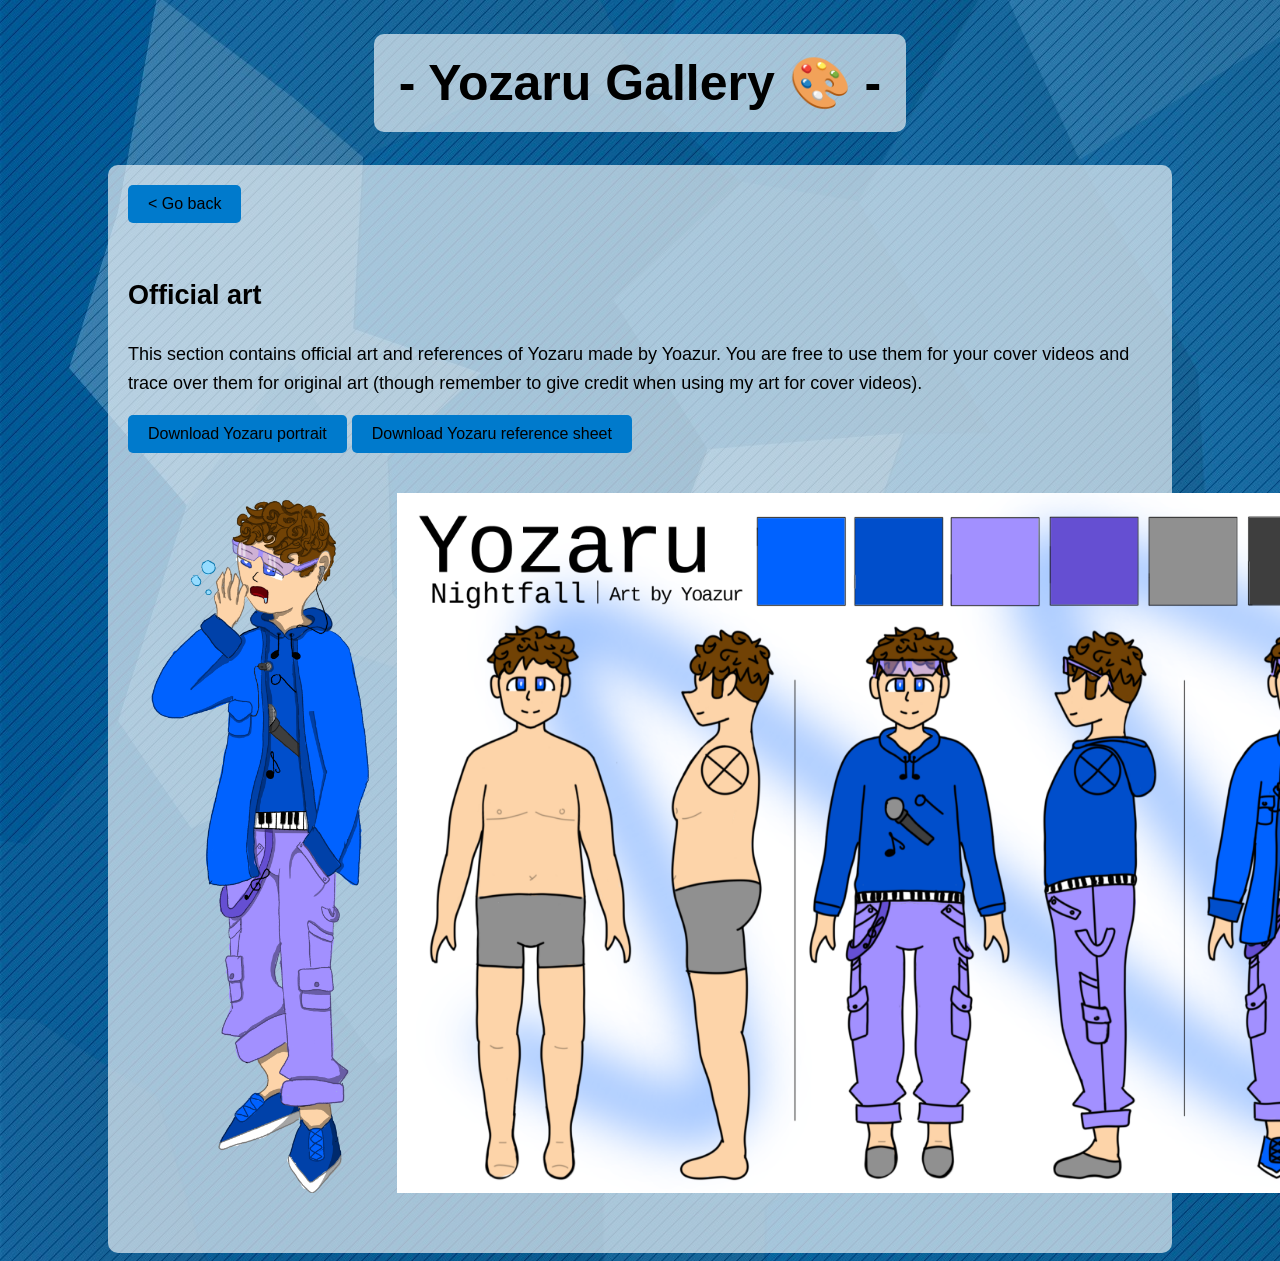
==== gallery.html @ 6562c736 "add gallery" ====
<!DOCTYPE html>
<html lang="en">

<head>
    <meta charset="UTF-8">
    <meta name="viewport" content="width=device-width, initial-scale=1.0">
    <title>Yozaru - Gallery</title>
    <link rel="stylesheet" href="styles.css">
</head>

<body>
    <div class="title">
        <h1>- Yozaru Gallery 🎨 - </h1>
    </div>
    <div class="presentation-text">
        <a href="index.html"><button>< Go back</button></a><br><br>
        <h2>Official art</h2>
        <p>This section contains official art and references of Yozaru made by Yoazur. You are free to use them for your
            cover videos and trace over them for original art (though remember to give credit when using my art for cover videos).</p>
            <a href="Yozaru design V3.png" download="Yozaru portrait.png"><button>Download Yozaru portrait</button></a>
            <a href="Yozaru reference sheet.png" download="Yozaru reference sheet.png"><button>Download Yozaru reference sheet</button></a>
        <div class="content-gallery">
            <img src="Yozaru design V3.png" alt="Yozaru full body design" class="image-gallery">
            <img src="Yozaru reference sheet.png" alt="Yozaru reference sheet" class="image-gallery">
        </div>
    </div>
</body>
---- styles.css ----
@media only screen and (min-width: 1200px) {
body
{
    font-family: Arial, sans-serif;
    background-color: #00b7ff;
    background-image: url('background08.jpg');
    padding-left: 100px;
    padding-right: 100px;
}

.title
{
    text-align: center;
    background-color: #ffffffa1;
    width: 50%;
    margin: 0 auto;
    border-radius: 10px;
}

h1
{
    color: #000000;
    padding: 20px;
    font-size: 50px;
}

.content
{
    margin: 20px auto;
    padding: 20px;
    border-radius: 10px;
    display: flex;
    flex-direction: row;
    gap: 20px;
    
}

.content-gallery
{
    margin: 20px auto;
    padding: 20px;
    border-radius: 10px;
    display: flex;
    gap: 20px;
}

.presentation-text
{
    font-size: 18px;
    line-height: 1.6;
    align-self: flex-start;
    background-color: #ffffffa1;
    padding: 20px;
    border-radius: 10px;
    height: auto;
}
.image-gallery
{
    max-width: auto;
    max-height: 700px;
    display: block;
    margin: 0 auto;
}

.portrait
{
    max-width: 1000px;
    height: auto;
    background-color: #ffffffa1;
    padding: 20px;
    border-radius: 10px;
}

.portrait-image
{
    max-width: 400px;
    height: auto;
    display: block;
    margin: 0 auto;
}

.voicebanks
{
    background-color: #ffffffa1;
    padding: 20px;
    border-radius: 10px;
    height: auto;
    font-size: 18px;
    line-height: 1.6;
}

.left
{
    display: flex;
    flex-direction: column;
    gap: 20px;
}

button
{
    background-color: #007acc;
    color: #000000;
    padding: 10px 20px;
    border: none;
    border-radius: 5px;
    cursor: pointer;
    font-size: 16px;
}

.JP
{
    background-color: #00aeffb0;
    padding: 20px;
    border-radius: 20px;
    color: #000000;
    display: flex;
    gap: 60px;
}

.FR
{
    background-color: #008cffb0;
    padding: 20px;
    border-radius: 20px;
    color: #000000;
    display: flex;
    gap: 60px;
}

.EN
{
    background-color: #006effb0;
    padding: 20px;
    border-radius: 20px;
    color: #000000;
}

iframe
{
    border-radius: 20px;
    height: auto;
    width: auto;
}

}















@media only screen and (max-width: 1200px) {
body
{
    font-family: Arial, sans-serif;
    background-color: #00b7ff;
    background-image: url('background08.jpg');
    padding-left: 5px;
    padding-right: 5px;
}

.title
{
    text-align: center;
    background-color: #ffffffa1;
    width: 100%;
    margin: 0 auto;
    border-radius: 10px;
    font-size: 24px;
}

h1
{
    color: #000000;
    padding: 20px;
    font-size: 50px;
}

.content
{
    margin: 20px auto;
    padding: 0px;
    border-radius: 10px;
    display: flex;
    flex-direction: column;
    gap: 20px;
    
}

.presentation-text
{
    font-size: 18px;
    line-height: 1.6;
    align-self: flex-start;
    background-color: #ffffffa1;
    padding: 20px;
    border-radius: 10px;
    height: auto;
}

.portrait
{
    max-width: 1000px;
    height: auto;
    background-color: #ffffffa1;
    padding: 20px;
    border-radius: 10px;
}

.portrait-image
{
    max-width: 400px;
    height: auto;
    display: block;
    margin: 0 auto;
}

.voicebanks
{
    background-color: #ffffffa1;
    padding: 20px;
    border-radius: 10px;
    height: auto;
    font-size: 18px;
    line-height: 1.6;
}

.left
{
    display: flex;
    flex-direction: column;
    gap: 20px;
}

button
{
    background-color: #007acc;
    color: #000000;
    padding: 10px 20px;
    border: none;
    border-radius: 5px;
    cursor: pointer;
    font-size: 16px;
}

.JP
{
    background-color: #00aeffb0;
    padding: 20px;
    border-radius: 20px;
    color: #000000;
}

.JP iframe {
    max-width: 720px;
    width: 100%;
}

.FR
{
    background-color: #008cffb0;
    padding: 20px;
    border-radius: 20px;
    color: #000000;
}

.FR iframe {
    max-width: 720px;
    width: 100%;
}

.EN
{
    background-color: #006effb0;
    padding: 20px;
    border-radius: 20px;
    color: #000000;
}

iframe
{
    border-radius: 20px;
    height: auto;
    width: auto;
}

.portrait-image
{
    max-width: 100%;
    height: auto;
    display: block;
    margin: 0 auto;
}

}
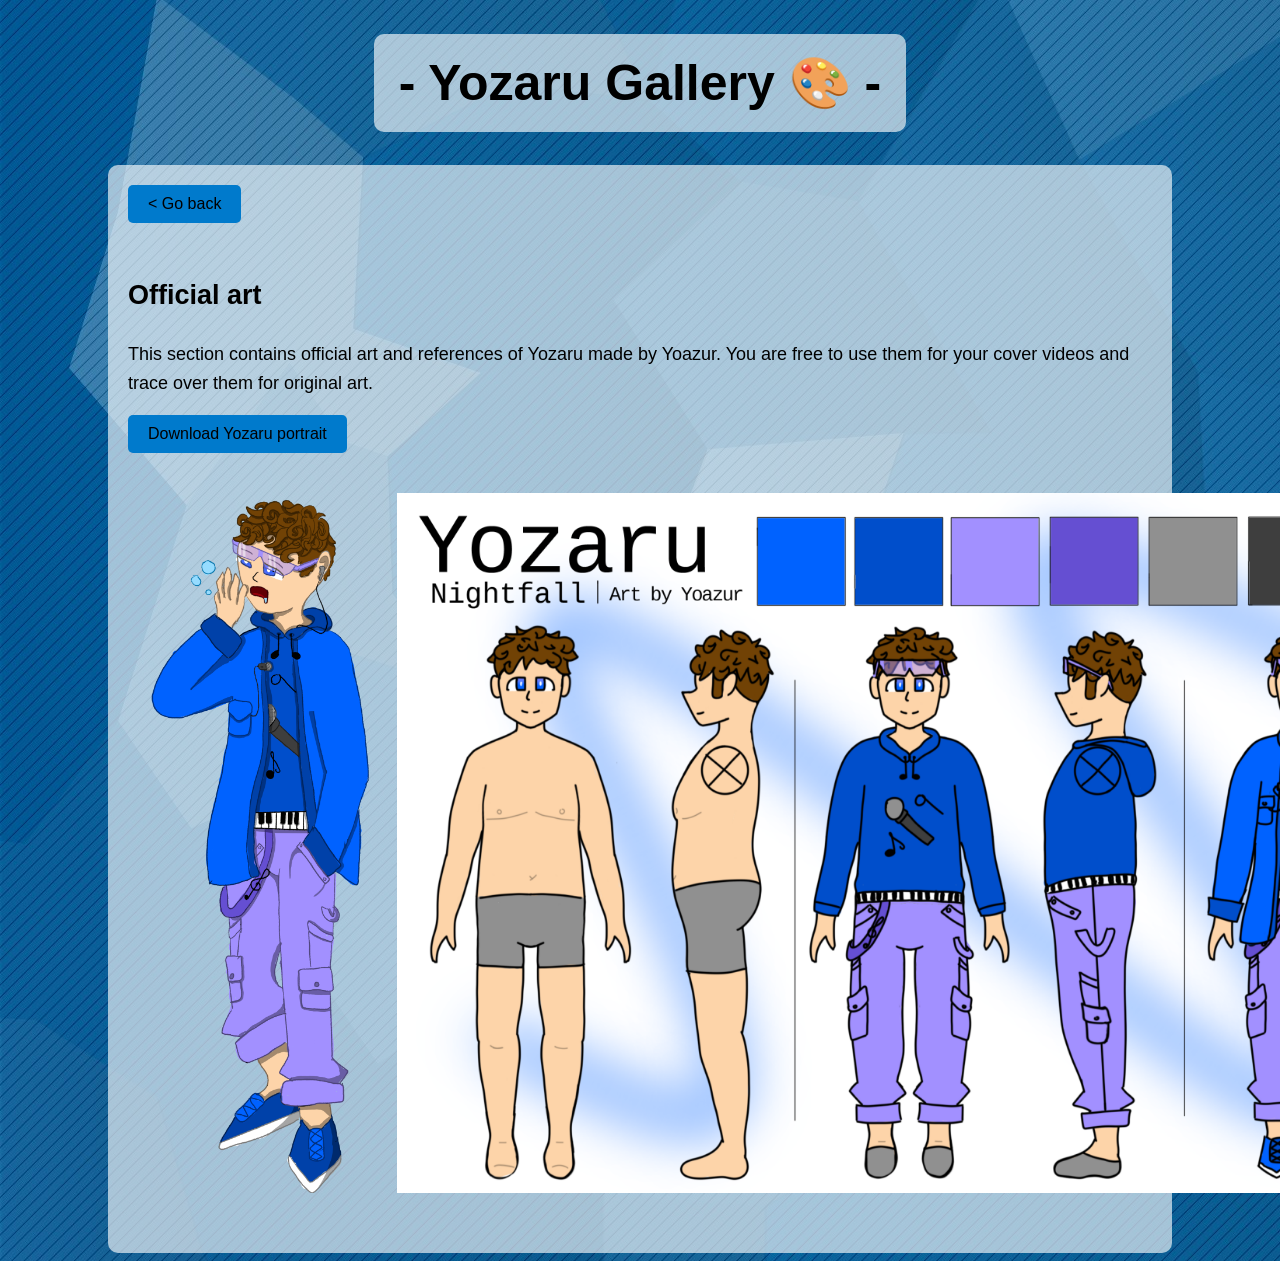
==== commit 98a5321f: "add gallery" ====
--- a/gallery.html
+++ b/gallery.html
@@ -16,9 +16,8 @@
         <a href="index.html"><button>< Go back</button></a><br><br>
         <h2>Official art</h2>
         <p>This section contains official art and references of Yozaru made by Yoazur. You are free to use them for your
-            cover videos and trace over them for original art (though remember to give credit when using my art for cover videos).</p>
+            cover videos and trace over them for original art.</p>
             <a href="Yozaru design V3.png" download="Yozaru portrait.png"><button>Download Yozaru portrait</button></a>
-            <a href="Yozaru reference sheet.png" download="Yozaru reference sheet.png"><button>Download Yozaru reference sheet</button></a>
         <div class="content-gallery">
             <img src="Yozaru design V3.png" alt="Yozaru full body design" class="image-gallery">
             <img src="Yozaru reference sheet.png" alt="Yozaru reference sheet" class="image-gallery">
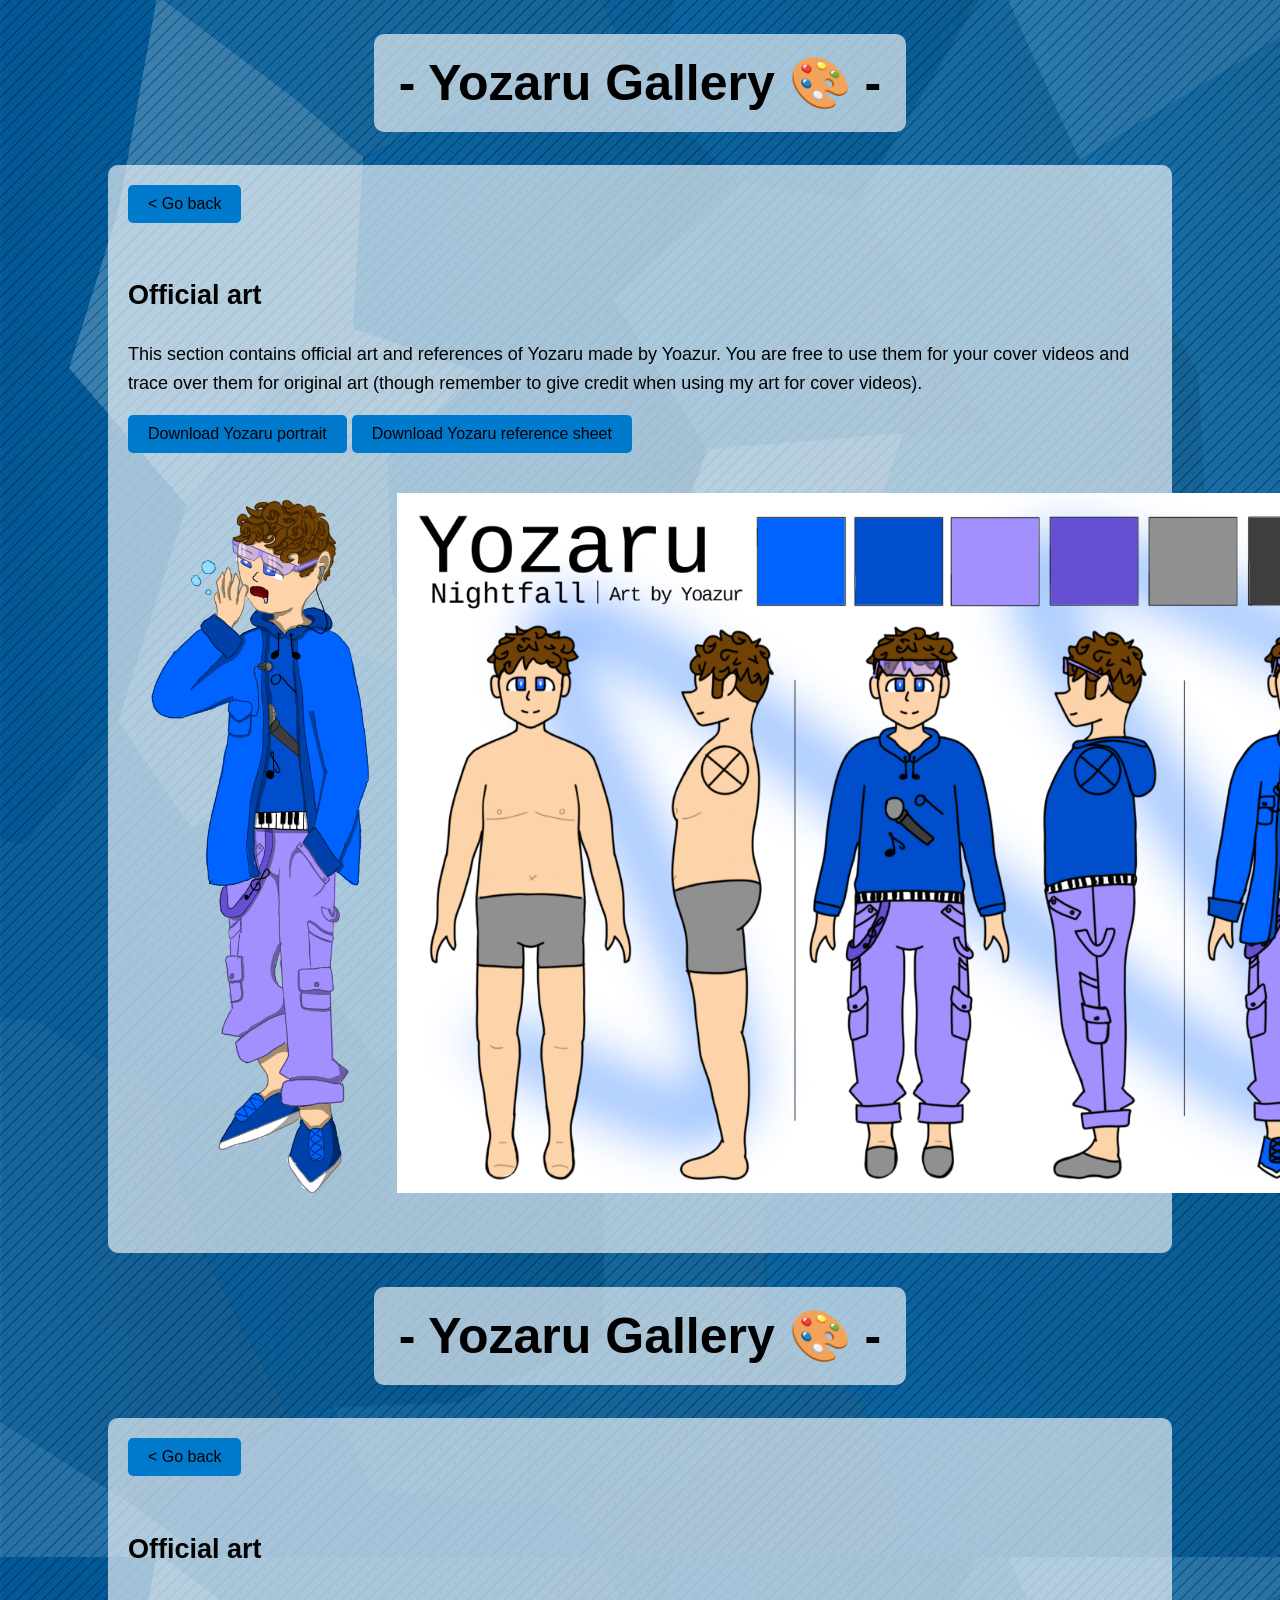
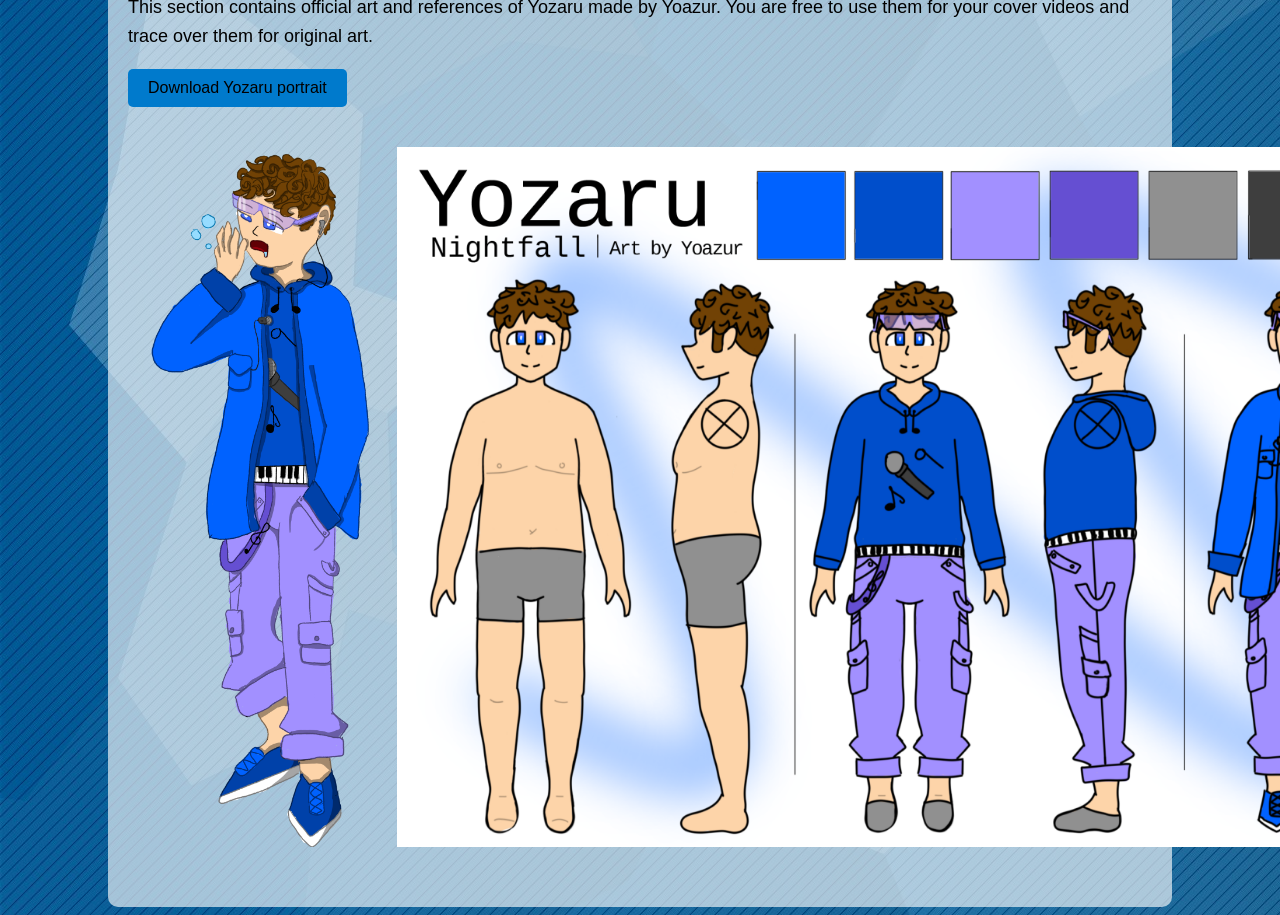
==== commit c8d020e3: "Merge branch 'main' of https://github.com/Yo295/Yozaru-Voicebank-Website" ====
--- a/gallery.html
+++ b/gallery.html
@@ -1,4 +1,30 @@
 <!DOCTYPE html>
+<html lang="en">
+
+<head>
+    <meta charset="UTF-8">
+    <meta name="viewport" content="width=device-width, initial-scale=1.0">
+    <title>Yozaru - Gallery</title>
+    <link rel="stylesheet" href="styles.css">
+</head>
+
+<body>
+    <div class="title">
+        <h1>- Yozaru Gallery 🎨 - </h1>
+    </div>
+    <div class="presentation-text">
+        <a href="index.html"><button>< Go back</button></a><br><br>
+        <h2>Official art</h2>
+        <p>This section contains official art and references of Yozaru made by Yoazur. You are free to use them for your
+            cover videos and trace over them for original art (though remember to give credit when using my art for cover videos).</p>
+            <a href="Yozaru design V3.png" download="Yozaru portrait.png"><button>Download Yozaru portrait</button></a>
+            <a href="Yozaru reference sheet.png" download="Yozaru reference sheet.png"><button>Download Yozaru reference sheet</button></a>
+        <div class="content-gallery">
+            <img src="Yozaru design V3.png" alt="Yozaru full body design" class="image-gallery">
+            <img src="Yozaru reference sheet.png" alt="Yozaru reference sheet" class="image-gallery">
+        </div>
+    </div>
+</body><!DOCTYPE html>
 <html lang="en">
 
 <head>
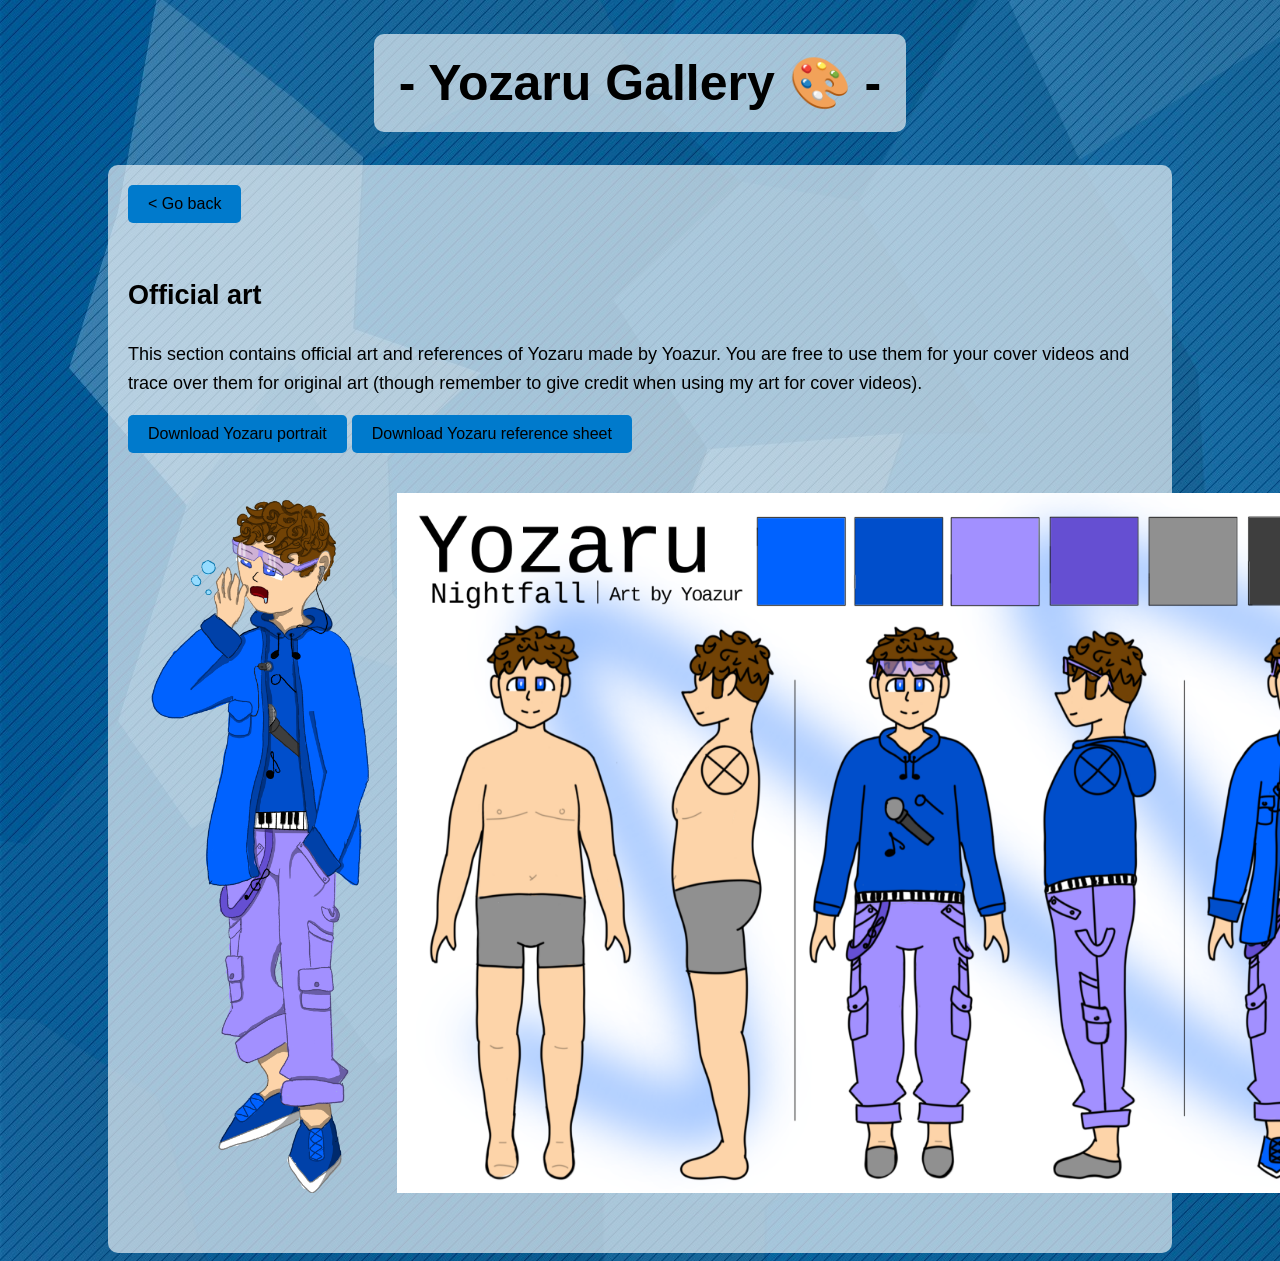
==== commit 862f9597: "jh'k" ====
--- a/gallery.html
+++ b/gallery.html
@@ -24,29 +24,4 @@
             <img src="Yozaru reference sheet.png" alt="Yozaru reference sheet" class="image-gallery">
         </div>
     </div>
-</body><!DOCTYPE html>
-<html lang="en">
-
-<head>
-    <meta charset="UTF-8">
-    <meta name="viewport" content="width=device-width, initial-scale=1.0">
-    <title>Yozaru - Gallery</title>
-    <link rel="stylesheet" href="styles.css">
-</head>
-
-<body>
-    <div class="title">
-        <h1>- Yozaru Gallery 🎨 - </h1>
-    </div>
-    <div class="presentation-text">
-        <a href="index.html"><button>< Go back</button></a><br><br>
-        <h2>Official art</h2>
-        <p>This section contains official art and references of Yozaru made by Yoazur. You are free to use them for your
-            cover videos and trace over them for original art.</p>
-            <a href="Yozaru design V3.png" download="Yozaru portrait.png"><button>Download Yozaru portrait</button></a>
-        <div class="content-gallery">
-            <img src="Yozaru design V3.png" alt="Yozaru full body design" class="image-gallery">
-            <img src="Yozaru reference sheet.png" alt="Yozaru reference sheet" class="image-gallery">
-        </div>
-    </div>
 </body>
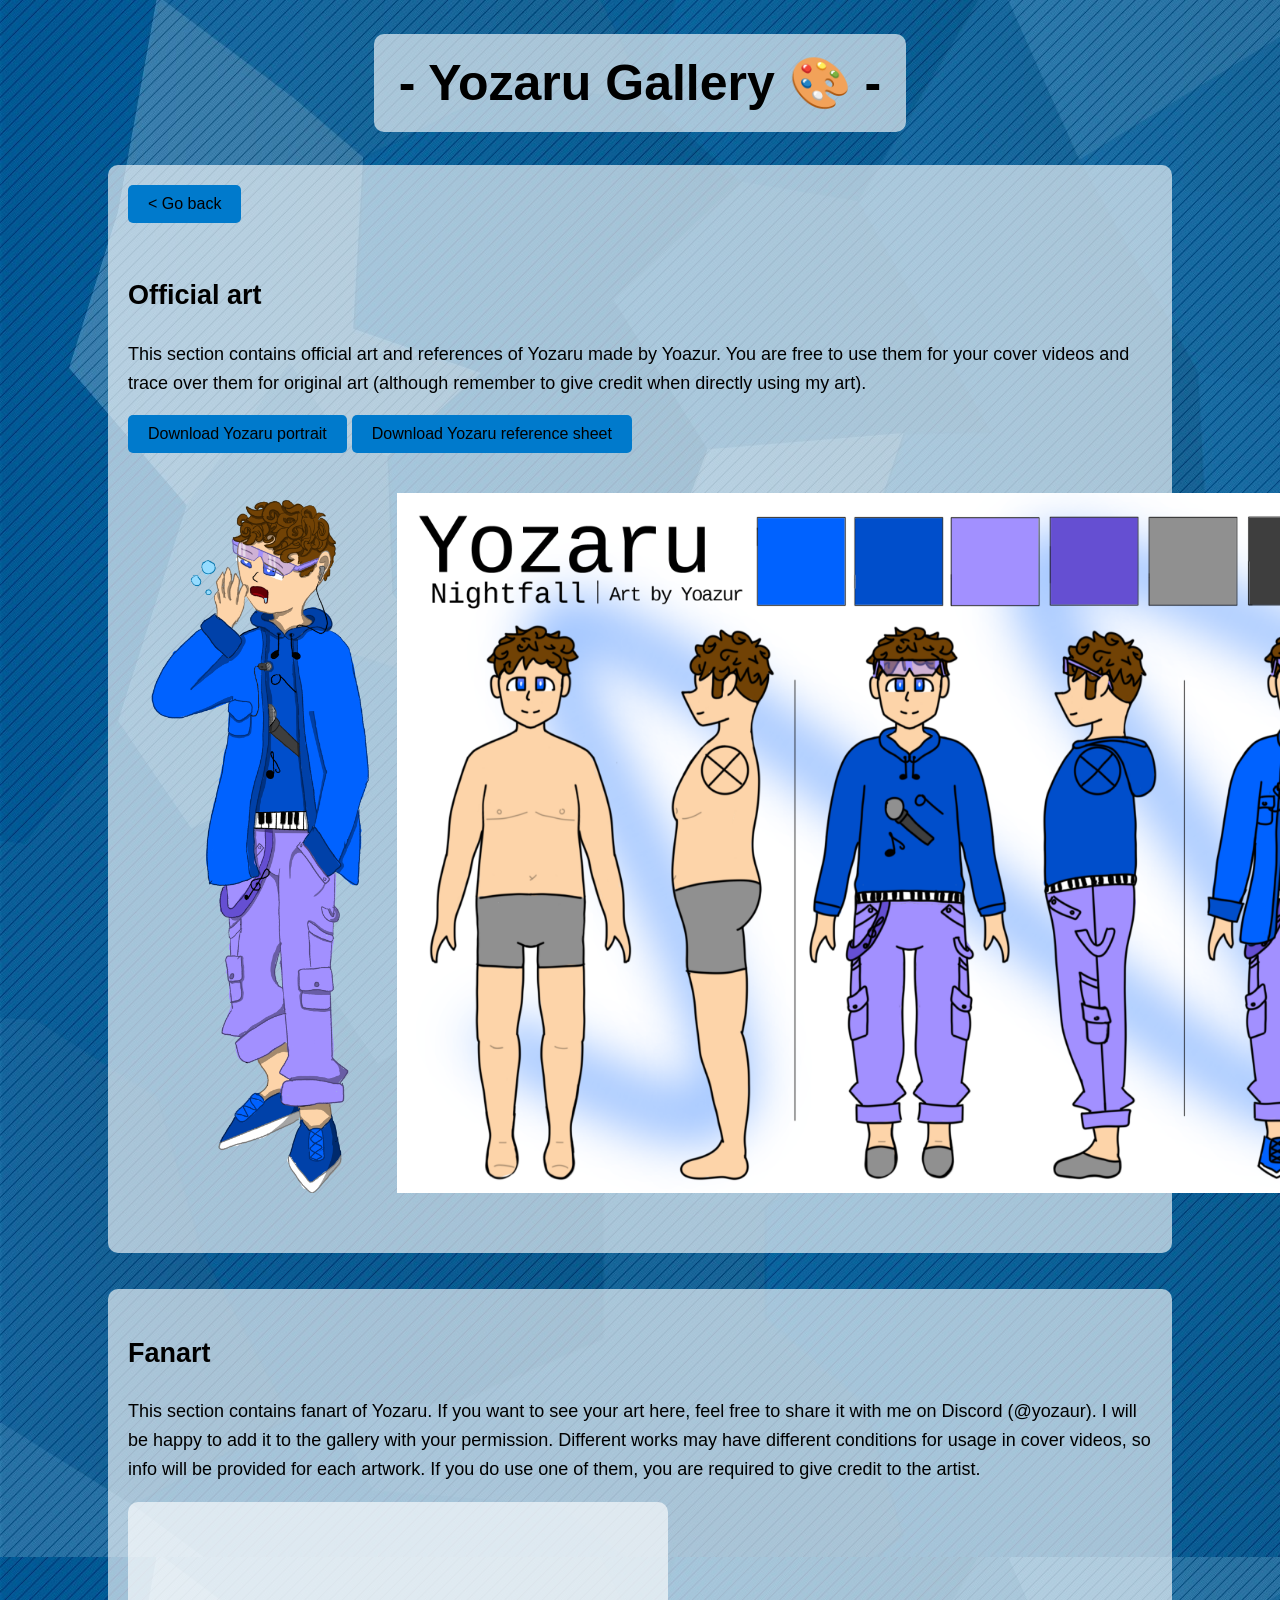
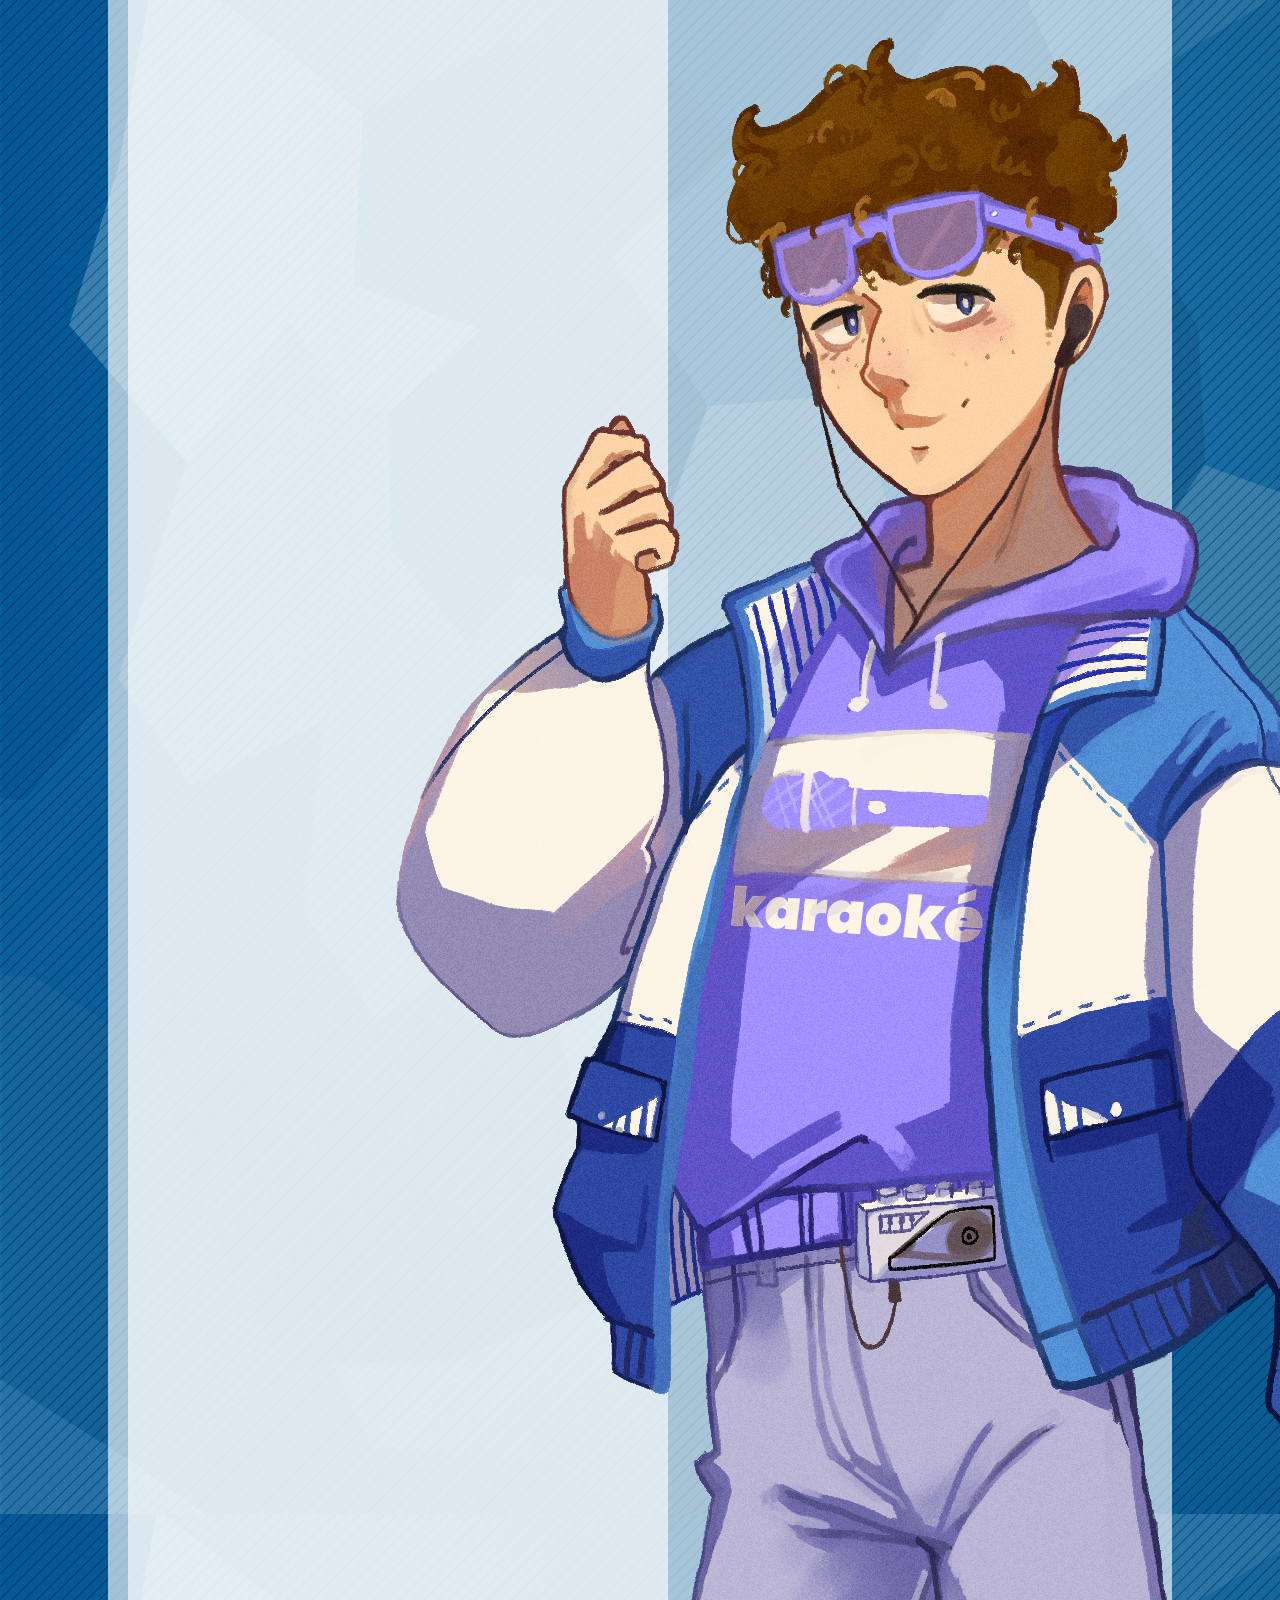
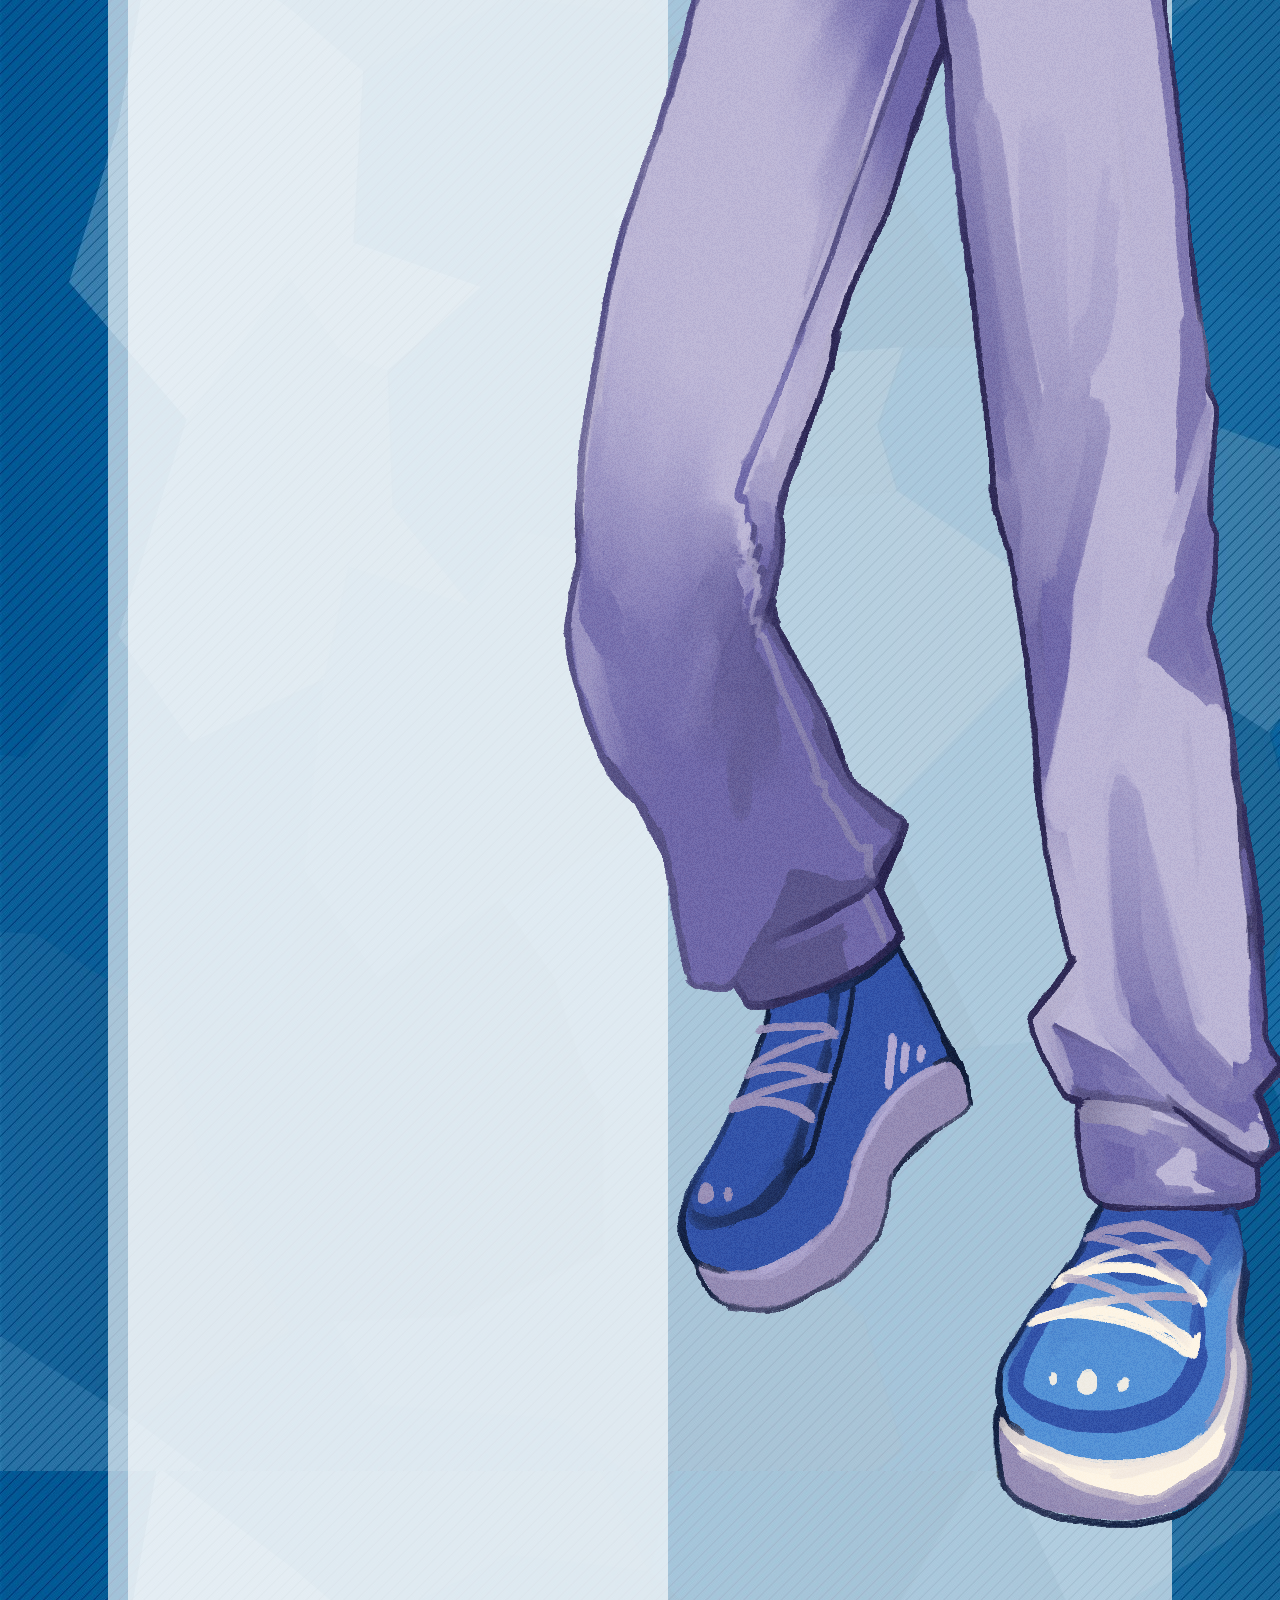
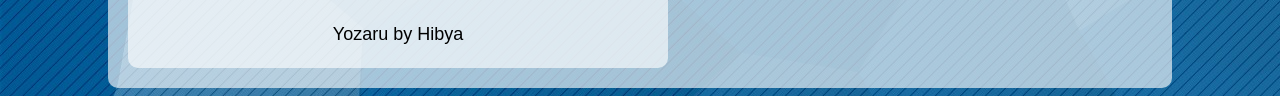
==== commit f52bf792: "fanrt" ====
--- a/gallery.html
+++ b/gallery.html
@@ -13,15 +13,30 @@
         <h1>- Yozaru Gallery 🎨 - </h1>
     </div>
     <div class="presentation-text">
-        <a href="index.html"><button>< Go back</button></a><br><br>
+        <a href="index.html"><button>
+                < Go back</button></a><br><br>
         <h2>Official art</h2>
         <p>This section contains official art and references of Yozaru made by Yoazur. You are free to use them for your
-            cover videos and trace over them for original art (though remember to give credit when using my art for cover videos).</p>
-            <a href="Yozaru design V3.png" download="Yozaru portrait.png"><button>Download Yozaru portrait</button></a>
-            <a href="Yozaru reference sheet.png" download="Yozaru reference sheet.png"><button>Download Yozaru reference sheet</button></a>
+            cover videos and trace over them for original art (although remember to give credit when directly using my
+            art).</p>
+        <a href="Yozaru design V3.png" download="Yozaru portrait.png"><button>Download Yozaru portrait</button></a>
+        <a href="Yozaru reference sheet.png" download="Yozaru reference sheet.png"><button>Download Yozaru reference
+                sheet</button></a>
         <div class="content-gallery">
             <img src="Yozaru design V3.png" alt="Yozaru full body design" class="image-gallery">
             <img src="Yozaru reference sheet.png" alt="Yozaru reference sheet" class="image-gallery">
         </div>
+    </div> <br><br>
+    <div class="presentation-text">
+        <h2>Fanart</h2>
+        <p>This section contains fanart of Yozaru. If you want to see your art here, feel free to share it with me on
+            Discord (@yozaur). I will be happy to add it to the gallery with your permission. Different works may have
+            different conditions for usage in cover videos, so info will be provided for each artwork. If you do use one
+            of them, you are required to give credit to the artist.</p>
+        <div class="fanarts">
+            <div class="fanart">
+                <img src="Yozaru by Hibya.png" alt="Yozaru by Hibya">Yozaru by Hibya
+            </div>
+        </div>
     </div>
 </body>
--- a/styles.css
+++ b/styles.css
@@ -142,12 +142,31 @@
     width: auto;
 }
 
-}
-
-
-
-
-
+.fanarts
+{
+    display: flex;
+    flex-direction: row;
+    gap: 20px;
+    max-width: 500px;
+    height: auto;
+}
+
+.fanart
+{
+    background-color: #ffffffa1;
+    padding: 20px;
+    border-radius: 10px;
+    height: auto;
+    max-width: 100%;
+    flex: 1;
+    font-size: 18px;
+    line-height: 1.6;
+    text-align: center;
+}
+
+
+
+}
 
 
 
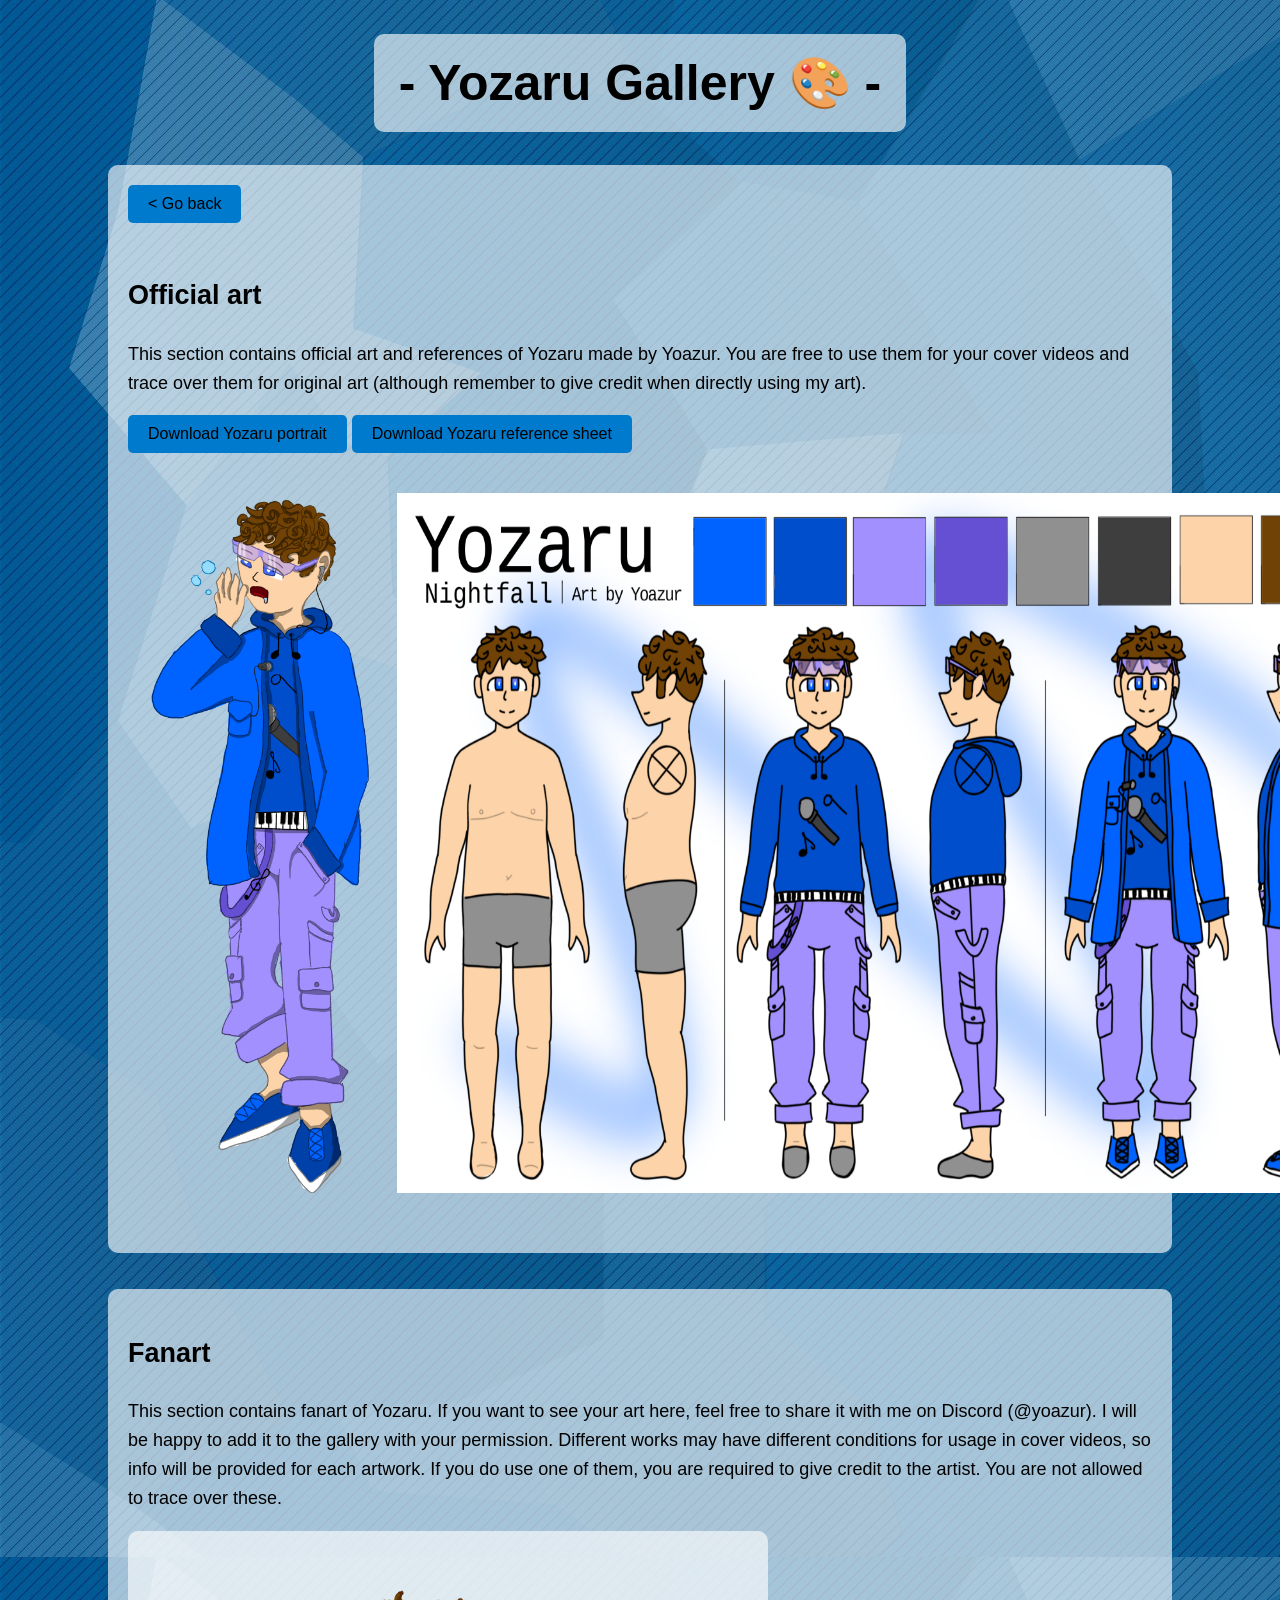
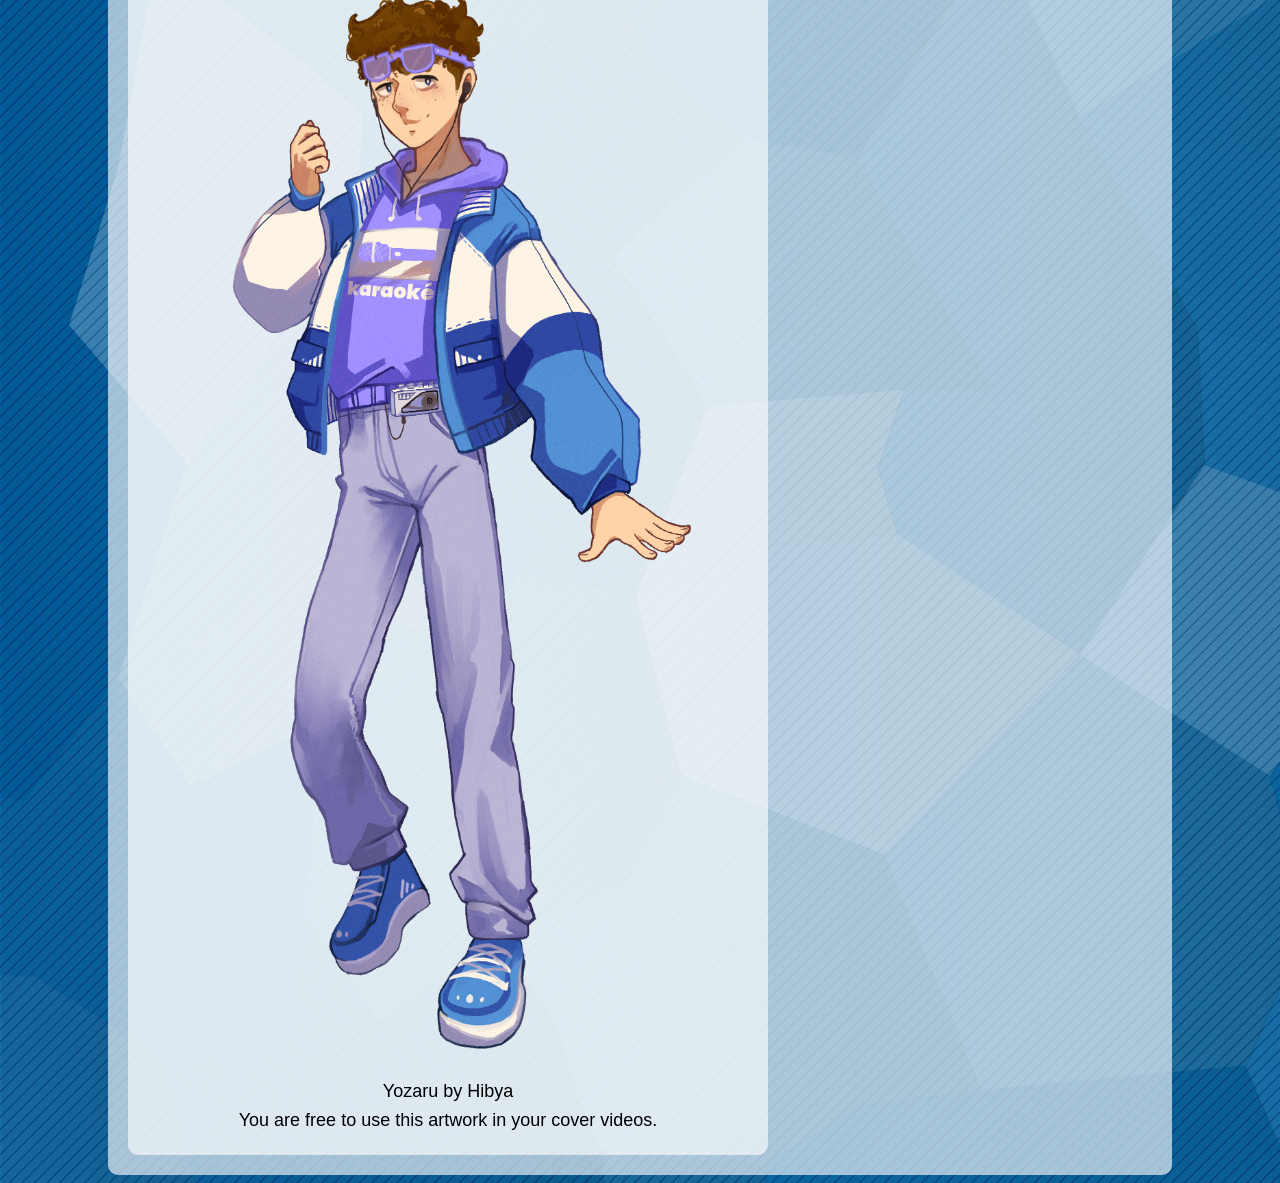
==== commit bf32b376: "serwt5ty6yfedwftgy yfedwrftgfedftgyfged" ====
--- a/gallery.html
+++ b/gallery.html
@@ -30,12 +30,12 @@
     <div class="presentation-text">
         <h2>Fanart</h2>
         <p>This section contains fanart of Yozaru. If you want to see your art here, feel free to share it with me on
-            Discord (@yozaur). I will be happy to add it to the gallery with your permission. Different works may have
+            Discord (@yoazur). I will be happy to add it to the gallery with your permission. Different works may have
             different conditions for usage in cover videos, so info will be provided for each artwork. If you do use one
-            of them, you are required to give credit to the artist.</p>
+            of them, you are required to give credit to the artist. You are not allowed to trace over these.</p>
         <div class="fanarts">
             <div class="fanart">
-                <img src="Yozaru by Hibya.png" alt="Yozaru by Hibya">Yozaru by Hibya
+                <img src="Yozaru by Hibya.png" alt="Yozaru by Hibya">Yozaru by Hibya <br> You are free to use this artwork in your cover videos.
             </div>
         </div>
     </div>
--- a/styles.css
+++ b/styles.css
@@ -54,6 +54,14 @@
     border-radius: 10px;
     height: auto;
 }
+
+.presentation-text img
+{
+    max-width: 100%;
+    height: auto;
+}
+
+
 .image-gallery
 {
     max-width: auto;
@@ -147,7 +155,6 @@
     display: flex;
     flex-direction: row;
     gap: 20px;
-    max-width: 500px;
     height: auto;
 }
 
@@ -157,11 +164,18 @@
     padding: 20px;
     border-radius: 10px;
     height: auto;
-    max-width: 100%;
+    max-width: 600px;
     flex: 1;
     font-size: 18px;
     line-height: 1.6;
     text-align: center;
+}
+
+.fanart img
+{
+    max-width: 100%;
+    height: auto;
+    display: block;
 }
 
 
@@ -226,6 +240,12 @@
     height: auto;
 }
 
+.presentation-text img
+{
+    max-width: 100%;
+    height: auto;
+}
+
 .portrait
 {
     max-width: 1000px;
@@ -320,4 +340,46 @@
     margin: 0 auto;
 }
 
+.content-gallery
+{
+    margin: 20px auto;
+    padding: 20px;
+    border-radius: 10px;
+    gap: 20px;
+}
+
+.image-gallery
+{
+    max-width: auto;
+    display: block;
+    margin: 0 auto;
+}
+
+.fanarts
+{
+    display: flex;
+    flex-direction: column;
+    gap: 20px;
+    height: auto;
+}
+
+.fanart
+{
+    background-color: #ffffffa1;
+    padding: 20px;
+    border-radius: 10px;
+    height: auto;
+    max-width: 100%;
+    font-size: 18px;
+    line-height: 1.6;
+    text-align: center;
+}
+
+.fanart img
+{
+    max-width: 100%;
+    height: auto;
+    display: block;
+}
+
 }
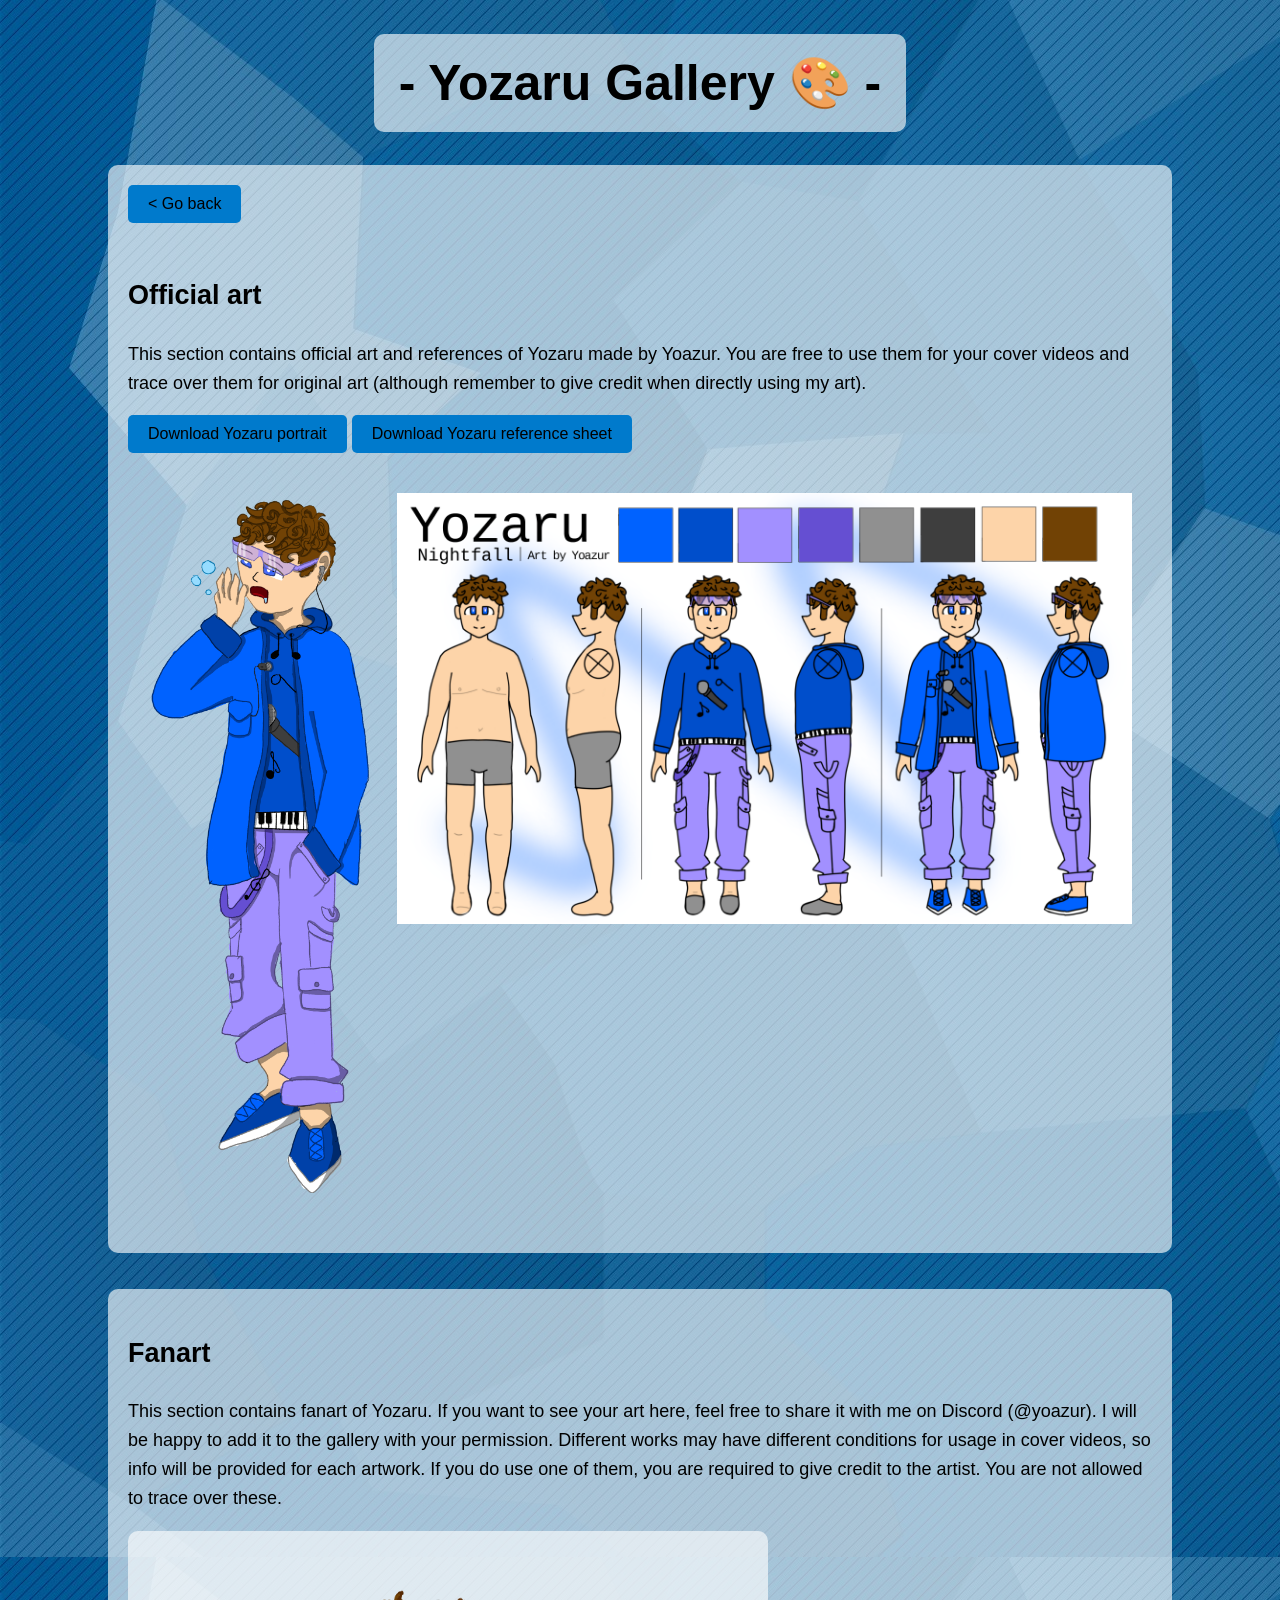
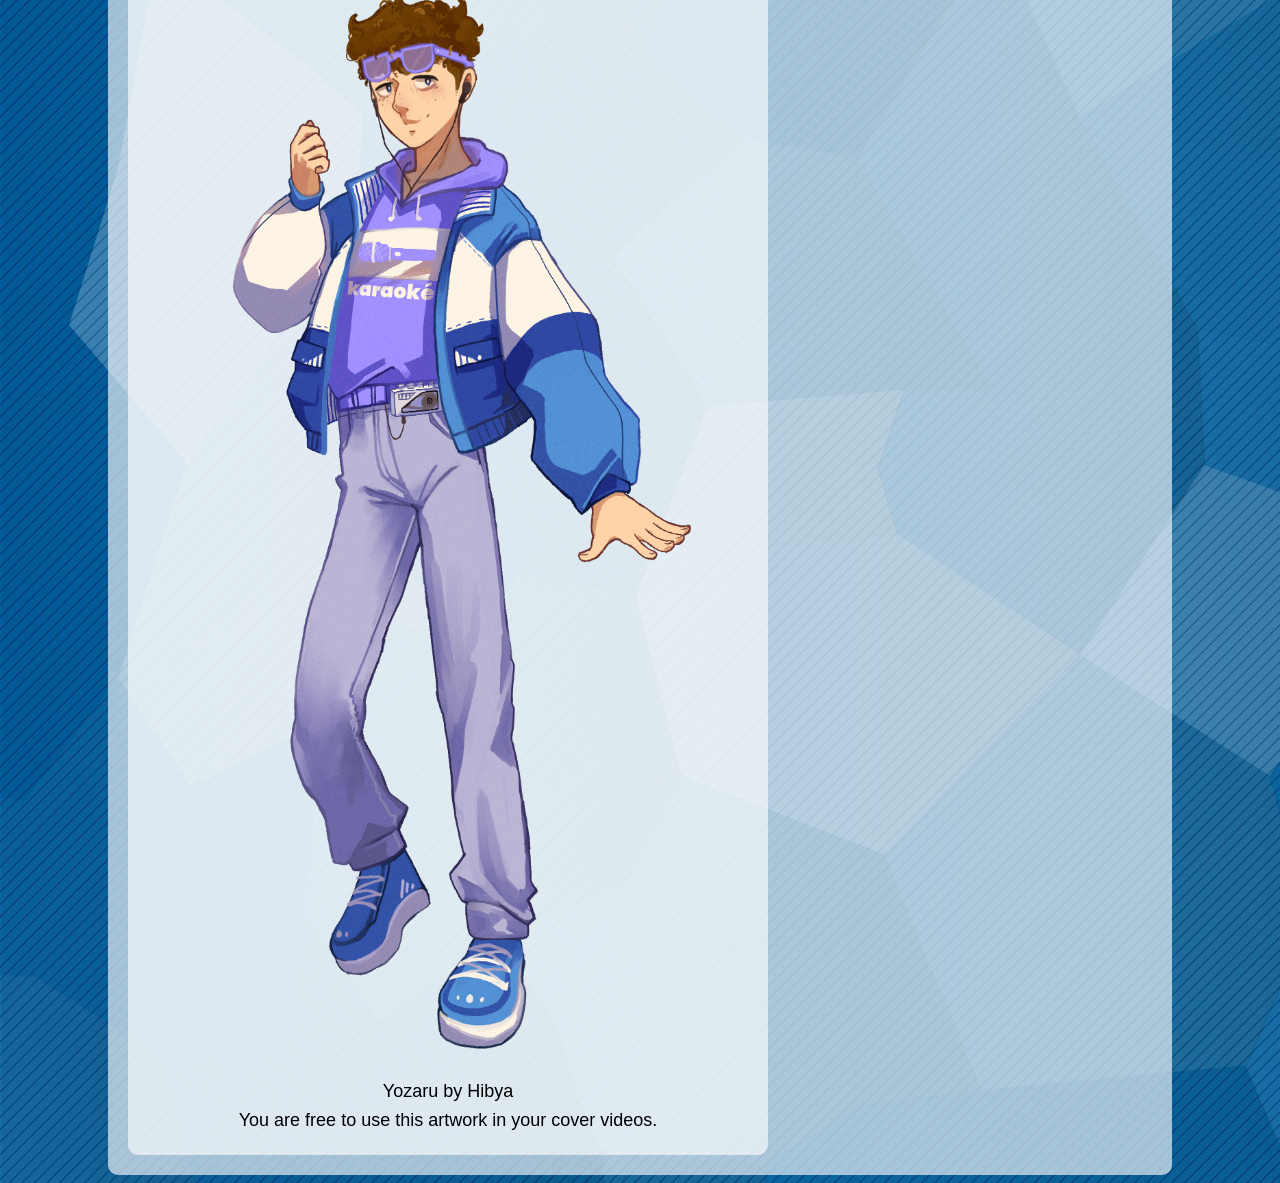
==== commit f31b7347: "fsdkvhrgvhrgvhrgbklcw" ====
--- a/gallery.html
+++ b/gallery.html
@@ -24,7 +24,8 @@
                 sheet</button></a>
         <div class="content-gallery">
             <img src="Yozaru design V3.png" alt="Yozaru full body design" class="image-gallery">
-            <img src="Yozaru reference sheet.png" alt="Yozaru reference sheet" class="image-gallery">
+            <div><img src="Yozaru reference sheet.png" alt="Yozaru reference sheet" class="image-gallery2">
+            </div>
         </div>
     </div> <br><br>
     <div class="presentation-text">
--- a/styles.css
+++ b/styles.css
@@ -70,6 +70,15 @@
     margin: 0 auto;
 }
 
+.image-gallery2
+{
+    max-width: auto;
+    max-height: 700px;
+    height: auto;
+    display: block;
+    margin: 0 auto;
+}
+
 .portrait
 {
     max-width: 1000px;
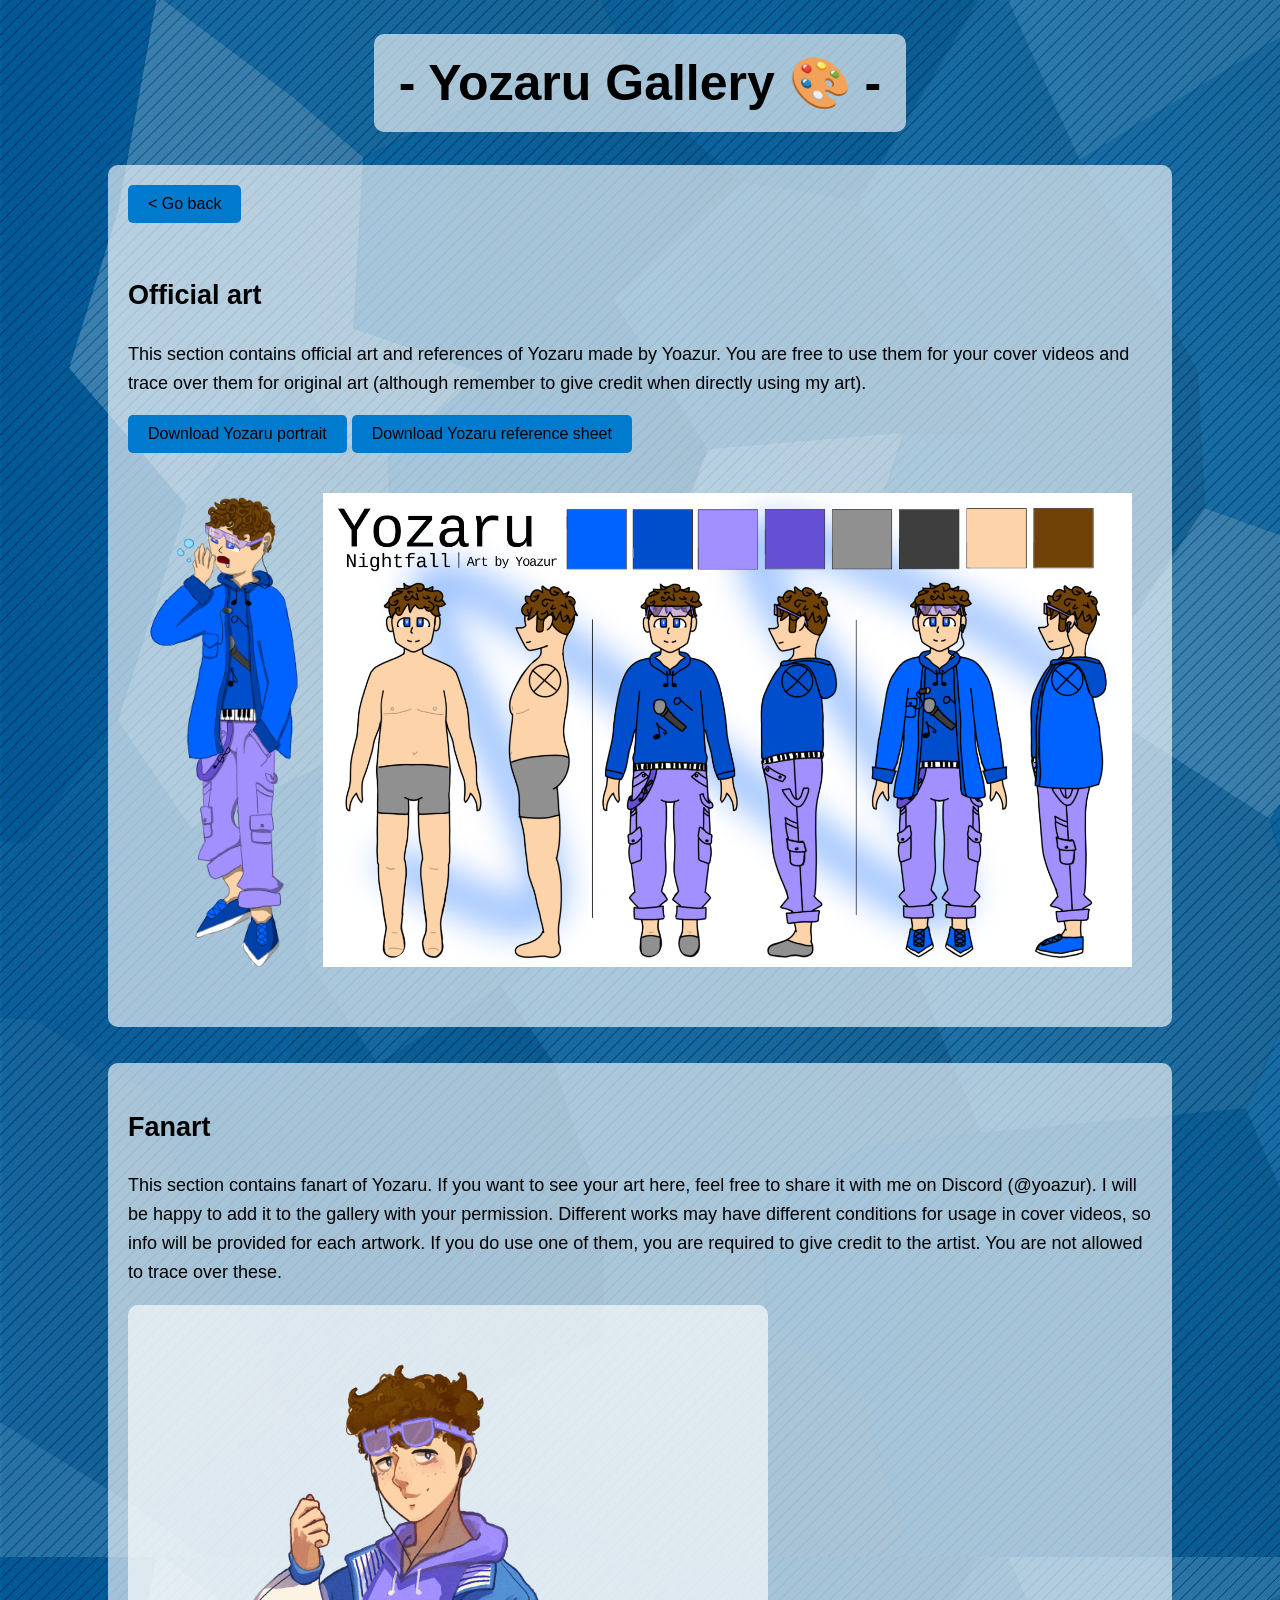
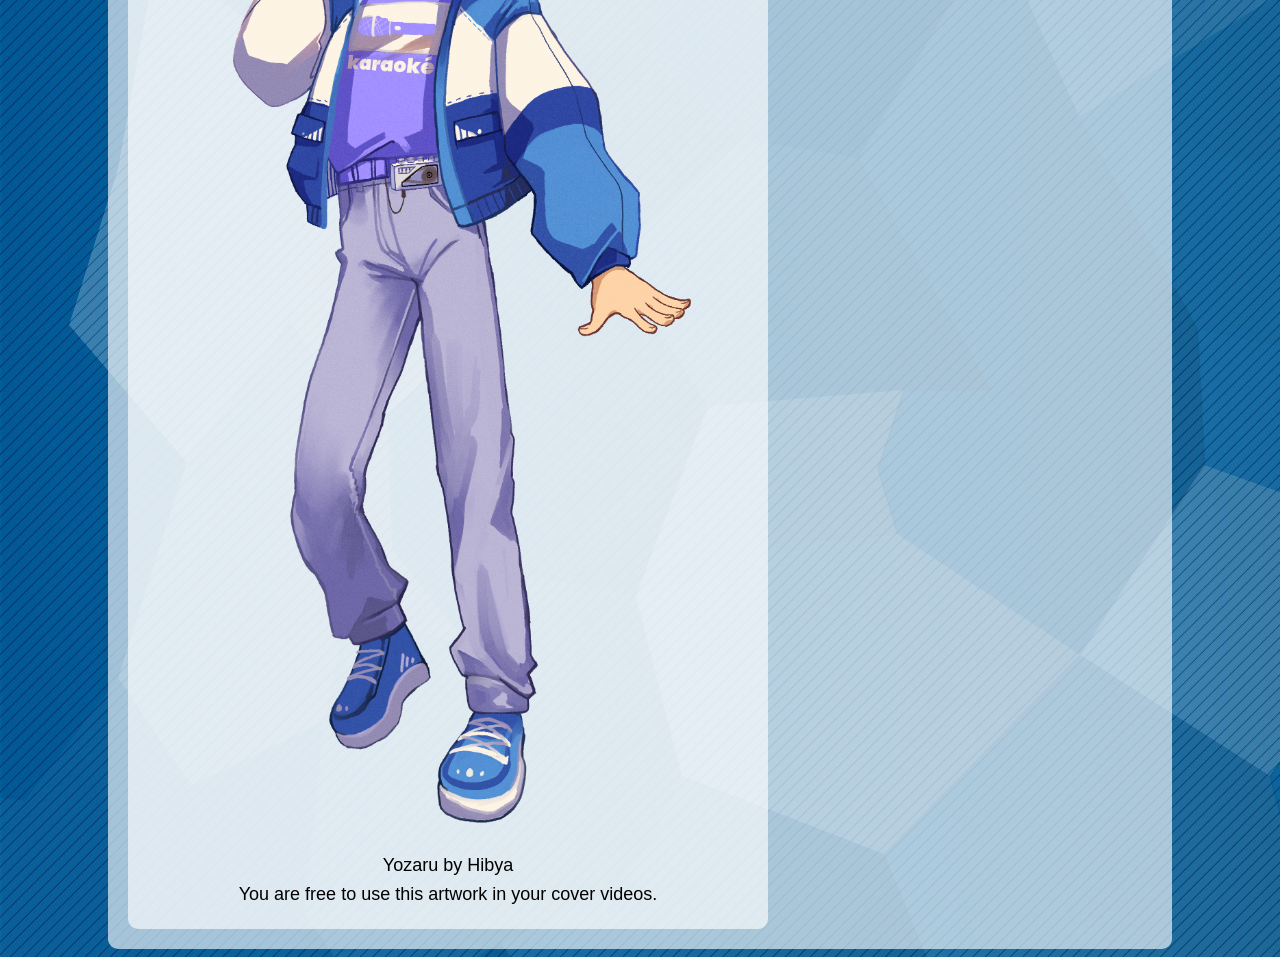
==== commit 04a0ff10: "yjfglbh" ====
--- a/gallery.html
+++ b/gallery.html
@@ -23,7 +23,8 @@
         <a href="Yozaru reference sheet.png" download="Yozaru reference sheet.png"><button>Download Yozaru reference
                 sheet</button></a>
         <div class="content-gallery">
-            <img src="Yozaru design V3.png" alt="Yozaru full body design" class="image-gallery">
+            <div><img src="Yozaru design V3.png" alt="Yozaru full body design" class="image-gallery2">
+            </div>
             <div><img src="Yozaru reference sheet.png" alt="Yozaru reference sheet" class="image-gallery2">
             </div>
         </div>
